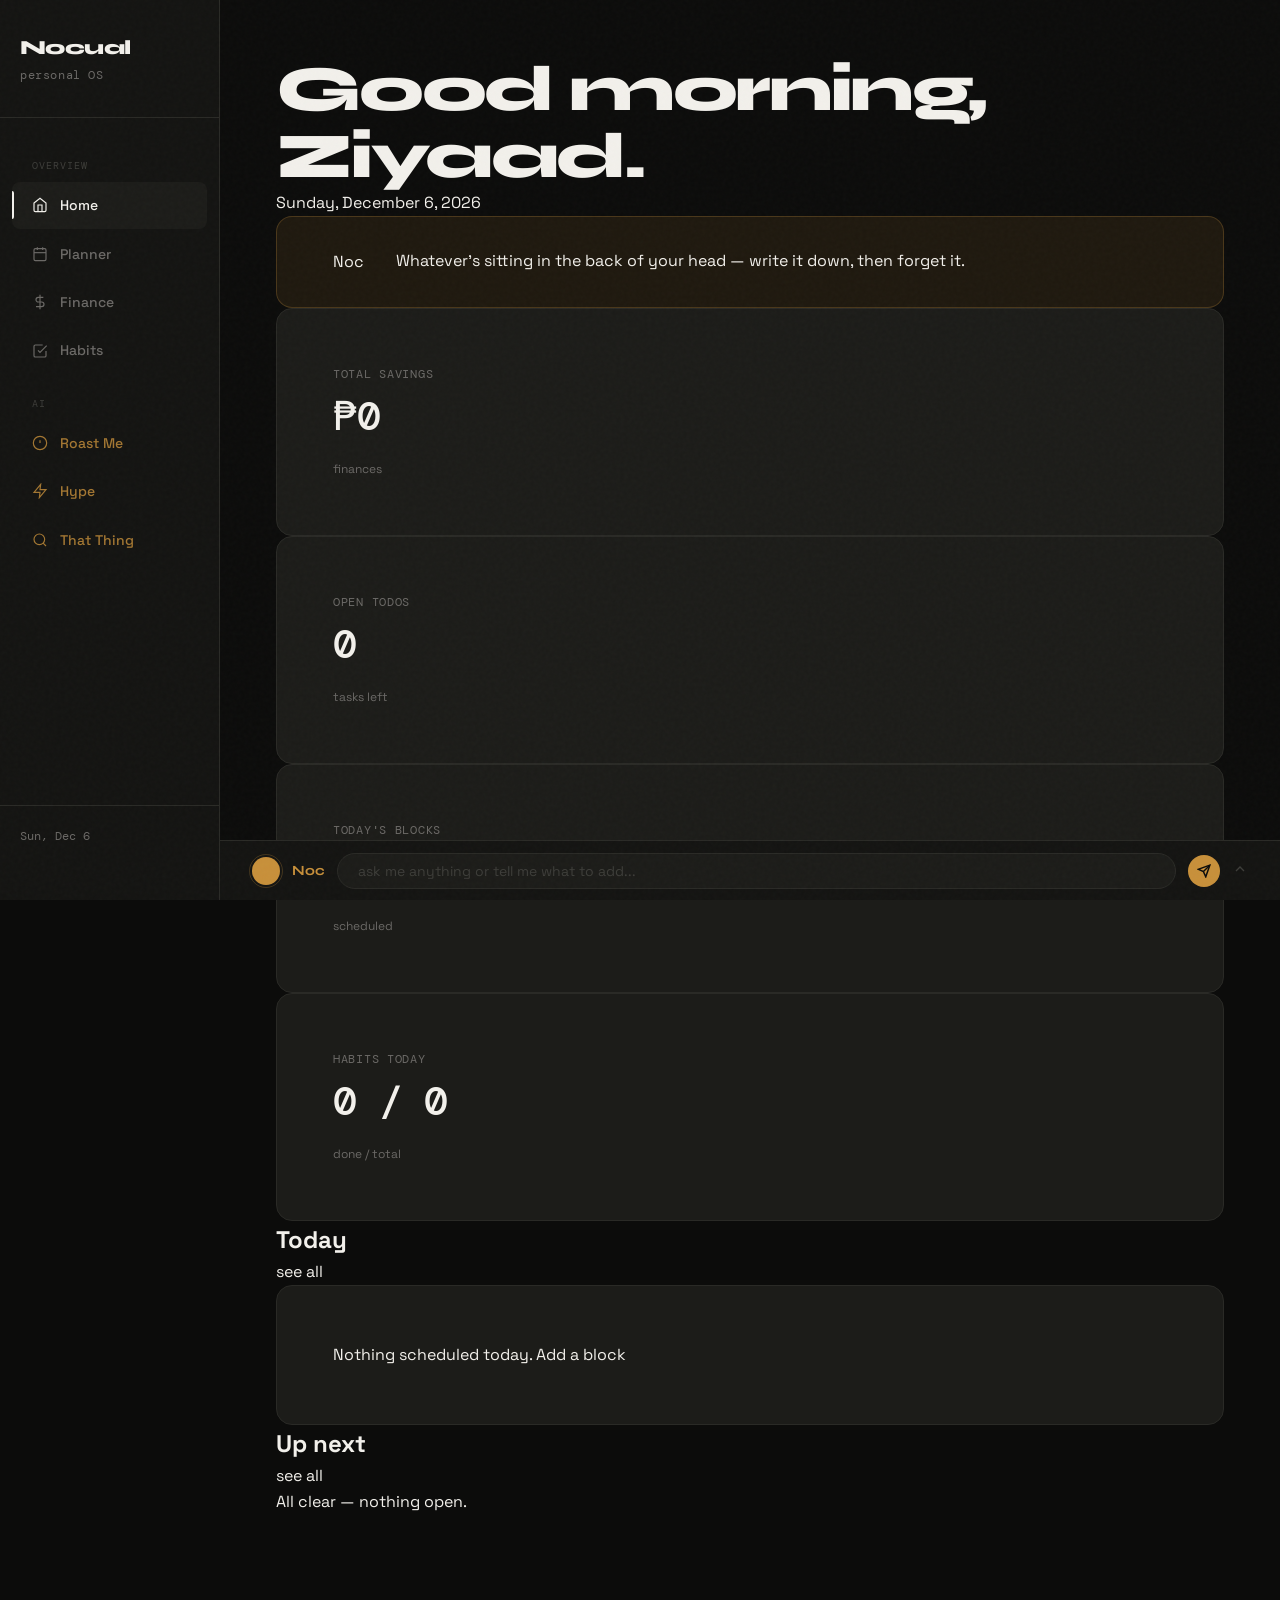
==== index.html @ 65def6b1 "initial commit" ====
<!DOCTYPE html>
<html lang="en">
<head>
  <meta charset="UTF-8">
  <meta name="viewport" content="width=device-width, initial-scale=1.0">
  <title>Nocual — Home</title>
  <link rel="preconnect" href="https://fonts.googleapis.com">
  <link rel="preconnect" href="https://fonts.gstatic.com" crossorigin>
  <link href="https://fonts.googleapis.com/css2?family=Syne:wght@400;500;600;700;800&family=Space+Grotesk:wght@300;400;500;600&family=DM+Mono:wght@300;400;500&display=swap" rel="stylesheet">
  <link rel="stylesheet" href="css/global.css">
  <link rel="stylesheet" href="css/home.css">
</head>
<body>

  <!-- Sidebar -->
  <aside class="sidebar">
    <div class="sidebar__logo">
      <div class="sidebar__logo-text">Nocual</div>
      <div class="sidebar__logo-sub">personal OS</div>
    </div>
    <nav class="sidebar__nav">
      <span class="sidebar__section-label">Overview</span>
      <a href="index.html" class="nav-link nav-link--active">
        <svg xmlns="http://www.w3.org/2000/svg" viewBox="0 0 24 24" fill="none" stroke="currentColor"><path d="M3 9l9-7 9 7v11a2 2 0 0 1-2 2H5a2 2 0 0 1-2-2z"/><polyline points="9 22 9 12 15 12 15 22"/></svg>
        Home
      </a>
      <a href="planner.html" class="nav-link">
        <svg xmlns="http://www.w3.org/2000/svg" viewBox="0 0 24 24" fill="none" stroke="currentColor"><rect x="3" y="4" width="18" height="18" rx="2" ry="2"/><line x1="16" y1="2" x2="16" y2="6"/><line x1="8" y1="2" x2="8" y2="6"/><line x1="3" y1="10" x2="21" y2="10"/></svg>
        Planner
      </a>
      <a href="finance.html" class="nav-link">
        <svg xmlns="http://www.w3.org/2000/svg" viewBox="0 0 24 24" fill="none" stroke="currentColor"><line x1="12" y1="1" x2="12" y2="23"/><path d="M17 5H9.5a3.5 3.5 0 0 0 0 7h5a3.5 3.5 0 0 1 0 7H6"/></svg>
        Finance
      </a>
      <a href="habits.html" class="nav-link">
        <svg xmlns="http://www.w3.org/2000/svg" viewBox="0 0 24 24" fill="none" stroke="currentColor"><polyline points="9 11 12 14 22 4"/><path d="M21 12v7a2 2 0 0 1-2 2H5a2 2 0 0 1-2-2V5a2 2 0 0 1 2-2h11"/></svg>
        Habits
      </a>
      <span class="sidebar__section-label">AI</span>
      <a href="roast.html" class="nav-link nav-link--ai">
        <svg xmlns="http://www.w3.org/2000/svg" viewBox="0 0 24 24" fill="none" stroke="currentColor"><circle cx="12" cy="12" r="10"/><line x1="12" y1="8" x2="12" y2="12"/><line x1="12" y1="16" x2="12.01" y2="16"/></svg>
        Roast Me
      </a>
      <a href="hype.html" class="nav-link nav-link--ai">
        <svg xmlns="http://www.w3.org/2000/svg" viewBox="0 0 24 24" fill="none" stroke="currentColor"><polygon points="13 2 3 14 12 14 11 22 21 10 12 10 13 2"/></svg>
        Hype
      </a>
      <a href="that-thing.html" class="nav-link nav-link--ai">
        <svg xmlns="http://www.w3.org/2000/svg" viewBox="0 0 24 24" fill="none" stroke="currentColor"><circle cx="11" cy="11" r="8"/><line x1="21" y1="21" x2="16.65" y2="16.65"/></svg>
        That Thing
      </a>
    </nav>
    <div class="sidebar__bottom">
      <div class="sidebar__date" id="sidebar-date"></div>
    </div>
  </aside>

  <!-- Main content -->
  <main class="main">

    <!-- Greeting -->
    <section class="home-greeting reveal" aria-label="Greeting">
      <h1 class="greeting__text" id="greeting-text">Good morning, Ziyaad.</h1>
      <p class="greeting__date" id="greeting-date"></p>
    </section>

    <!-- Buddy message -->
    <section class="home-buddy reveal" aria-label="Assistant message">
      <div class="buddy-msg" id="buddy-msg">
        <div class="buddy-msg__header">
          <div class="buddy-orb"></div>
          <span class="buddy-msg__name">Noc</span>
        </div>
        <p class="buddy-msg__text" id="buddy-msg-text"></p>
      </div>
    </section>

    <!-- Stat cards -->
    <section class="home-stats reveal" aria-label="Today's stats">
      <div class="stat-grid">
        <div class="stat-card" id="stat-savings" role="button" tabindex="0" aria-label="Go to Finance">
          <div class="stat-card__label">Total savings</div>
          <div class="stat-card__value" id="stat-savings-val">—</div>
          <div class="stat-card__sub">finances</div>
        </div>
        <div class="stat-card" id="stat-todos" role="button" tabindex="0" aria-label="Go to Planner">
          <div class="stat-card__label">Open todos</div>
          <div class="stat-card__value" id="stat-todos-val">—</div>
          <div class="stat-card__sub">tasks left</div>
        </div>
        <div class="stat-card" id="stat-schedule" role="button" tabindex="0" aria-label="Go to Planner">
          <div class="stat-card__label">Today's blocks</div>
          <div class="stat-card__value" id="stat-schedule-val">—</div>
          <div class="stat-card__sub">scheduled</div>
        </div>
        <div class="stat-card" id="stat-habits" role="button" tabindex="0" aria-label="Go to Habits">
          <div class="stat-card__label">Habits today</div>
          <div class="stat-card__value" id="stat-habits-val">—</div>
          <div class="stat-card__sub">done / total</div>
        </div>
      </div>
    </section>

    <!-- Schedule preview -->
    <section class="home-schedule reveal" aria-label="Today's schedule">
      <div class="section-header">
        <h2 class="section-title">Today</h2>
        <a href="planner.html" class="section-link">see all</a>
      </div>
      <div class="schedule-preview" id="schedule-preview">
        <!-- rendered by home.js -->
      </div>
    </section>

    <!-- Todo preview -->
    <section class="home-todos reveal" aria-label="Open todos">
      <div class="section-header">
        <h2 class="section-title">Up next</h2>
        <a href="planner.html" class="section-link">see all</a>
      </div>
      <ul class="todo-preview" id="todo-preview">
        <!-- rendered by home.js -->
      </ul>
    </section>

  </main>

  <!-- Assistant bar -->
  <div class="assistant" id="assistant">
    <div class="assistant__bar">
      <div class="assistant__toggle" id="assistant-toggle">
        <div class="assistant__orb"></div>
        <span class="assistant__name">Noc</span>
      </div>
      <div class="assistant__input-wrap">
        <input type="text" class="assistant__input" id="assistant-input" placeholder="ask me anything or tell me what to add..." autocomplete="off">
      </div>
      <button class="assistant__send" id="assistant-send" aria-label="Send">
        <svg xmlns="http://www.w3.org/2000/svg" viewBox="0 0 24 24" fill="none" stroke="currentColor"><line x1="22" y1="2" x2="11" y2="13"/><polygon points="22 2 15 22 11 13 2 9 22 2"/></svg>
      </button>
      <button class="assistant__expand-btn" id="assistant-expand" aria-label="Expand">
        <svg xmlns="http://www.w3.org/2000/svg" viewBox="0 0 24 24" fill="none" stroke="currentColor"><polyline points="18 15 12 9 6 15"/></svg>
      </button>
    </div>
    <div class="assistant__chat" id="assistant-chat"></div>
  </div>

  <script src="config.js" defer></script>
  <script src="js/store.js" defer></script>
  <script src="js/obsidian.js" defer></script>
  <script src="js/assistant.js" defer></script>
  <script src="js/home.js" defer></script>
</body>
</html>
---- css/global.css ----
@import url('https://fonts.googleapis.com/css2?family=Syne:wght@400;600;700;800&family=Space+Grotesk:wght@300;400;500;600&family=DM+Mono:wght@400;500&display=swap');

/* ─── Tokens ─────────────────────────────────────────────────────────────── */
:root {
  --bg: #0C0C0B;
  --surface: #141412;
  --surface-2: #1C1C19;
  --border: #2A2A26;
  --text: #F2F0EB;
  --text-muted: #6B6966;
  --text-dim: #3D3D39;
  --ai-accent: #C8903A;
  --ai-accent-rgb: 200, 144, 58;
  --ai-dim: rgba(200, 144, 58, 0.10);
  --ai-border: rgba(200, 144, 58, 0.25);

  --font-display: 'Syne', sans-serif;
  --font-body: 'Space Grotesk', sans-serif;
  --font-mono: 'DM Mono', monospace;

  --font-size-xs: 0.75rem;
  --font-size-sm: 0.875rem;
  --font-size-base: 1rem;
  --font-size-lg: 1.25rem;
  --font-size-xl: 1.75rem;
  --font-size-2xl: 2.5rem;
  --font-size-3xl: 3.5rem;

  --space-xs: 0.375rem;
  --space-sm: 0.75rem;
  --space-md: 1.25rem;
  --space-lg: 2rem;
  --space-xl: 3.5rem;
  --space-2xl: 6rem;

  --radius-sm: 4px;
  --radius-md: 8px;
  --radius-lg: 16px;

  --sidebar-w: 220px;
  --assistant-h-collapsed: 60px;
  --assistant-h-expanded: 420px;
  --transition: 180ms cubic-bezier(0.16, 1, 0.3, 1);
  --transition-slow: 650ms cubic-bezier(0.16, 1, 0.3, 1);
}

/* ─── Reset ──────────────────────────────────────────────────────────────── */
*, *::before, *::after { box-sizing: border-box; margin: 0; padding: 0; }
html { font-size: 16px; -webkit-font-smoothing: antialiased; }
body {
  background: var(--bg);
  color: var(--text);
  font-family: var(--font-body);
  font-size: var(--font-size-base);
  line-height: 1.6;
  min-height: 100dvh;
}
a { color: inherit; text-decoration: none; }
ul, ol { list-style: none; }
img { display: block; max-width: 100%; }
button { cursor: pointer; font-family: inherit; border: none; background: none; }
input, textarea, select { font-family: inherit; }

/* ─── Grain overlay ───────────────────────────────────────────────────────── */
body::after {
  content: '';
  position: fixed;
  inset: 0;
  background-image: url("data:image/svg+xml,%3Csvg viewBox='0 0 256 256' xmlns='http://www.w3.org/2000/svg'%3E%3Cfilter id='noise'%3E%3CfeTurbulence type='fractalNoise' baseFrequency='0.9' numOctaves='4' stitchTiles='stitch'/%3E%3C/filter%3E%3Crect width='100%25' height='100%25' filter='url(%23noise)' opacity='1'/%3E%3C/svg%3E");
  opacity: 0.025;
  pointer-events: none;
  z-index: 9999;
}

/* ─── App shell ───────────────────────────────────────────────────────────── */
.app {
  display: flex;
  min-height: 100dvh;
}

/* ─── Sidebar ─────────────────────────────────────────────────────────────── */
.sidebar {
  position: fixed;
  top: 0;
  left: 0;
  width: var(--sidebar-w);
  height: 100dvh;
  background: var(--surface);
  border-right: 1px solid var(--border);
  display: flex;
  flex-direction: column;
  z-index: 100;
  padding: var(--space-lg) 0;
}

.sidebar__logo {
  padding: 0 var(--space-md) var(--space-lg);
  border-bottom: 1px solid var(--border);
  margin-bottom: var(--space-md);
}

.sidebar__logo-text {
  font-family: var(--font-display);
  font-size: var(--font-size-lg);
  font-weight: 800;
  letter-spacing: -0.03em;
  color: var(--text);
}

.sidebar__logo-sub {
  font-size: var(--font-size-xs);
  color: var(--text-muted);
  font-family: var(--font-mono);
  letter-spacing: 0.05em;
  margin-top: 2px;
}

.sidebar__nav {
  flex: 1;
  display: flex;
  flex-direction: column;
  gap: 2px;
  padding: 0 var(--space-sm);
}

.nav-link {
  display: flex;
  align-items: center;
  gap: var(--space-sm);
  padding: var(--space-sm) var(--space-md);
  border-radius: var(--radius-md);
  color: var(--text-muted);
  font-size: var(--font-size-sm);
  font-weight: 500;
  transition: color var(--transition), background var(--transition);
  position: relative;
}

.nav-link svg { width: 16px; height: 16px; flex-shrink: 0; stroke-width: 1.75; }

.nav-link:hover {
  color: var(--text);
  background: var(--surface-2);
}

.nav-link--active {
  color: var(--text);
  background: var(--surface-2);
}

.nav-link--active::before {
  content: '';
  position: absolute;
  left: 0;
  top: 50%;
  transform: translateY(-50%);
  width: 2px;
  height: 60%;
  background: var(--text);
  border-radius: 0 2px 2px 0;
}

.nav-link--ai {
  color: var(--ai-accent);
  opacity: 0.8;
}

.nav-link--ai:hover {
  color: var(--ai-accent);
  background: var(--ai-dim);
  opacity: 1;
}

.nav-link--ai.nav-link--active {
  color: var(--ai-accent);
  background: var(--ai-dim);
}

.nav-link--ai.nav-link--active::before {
  background: var(--ai-accent);
}

.sidebar__section-label {
  font-size: 10px;
  letter-spacing: 0.1em;
  text-transform: uppercase;
  color: var(--text-dim);
  font-family: var(--font-mono);
  padding: var(--space-md) var(--space-md) var(--space-xs);
}

.sidebar__bottom {
  padding: var(--space-md);
  border-top: 1px solid var(--border);
}

.sidebar__date {
  font-family: var(--font-mono);
  font-size: var(--font-size-xs);
  color: var(--text-muted);
  line-height: 1.8;
}

/* ─── Main content ────────────────────────────────────────────────────────── */
.main {
  margin-left: var(--sidebar-w);
  padding: var(--space-xl) var(--space-xl) calc(var(--assistant-h-collapsed) + var(--space-lg));
  width: calc(100% - var(--sidebar-w));
  min-height: 100dvh;
}

.page-header {
  margin-bottom: var(--space-xl);
}

.page-header__label {
  font-family: var(--font-mono);
  font-size: var(--font-size-xs);
  color: var(--text-muted);
  letter-spacing: 0.08em;
  text-transform: uppercase;
  margin-bottom: var(--space-xs);
}

.page-header__title {
  font-family: var(--font-display);
  font-size: var(--font-size-2xl);
  font-weight: 800;
  letter-spacing: -0.04em;
  line-height: 1.05;
}

.page-header__title--ai {
  color: var(--ai-accent);
}

/* ─── Cards / Surfaces ────────────────────────────────────────────────────── */
.card {
  background: var(--surface-2);
  border: 1px solid var(--border);
  border-radius: var(--radius-lg);
  padding: var(--space-lg);
}

.card--ai {
  border-color: var(--ai-border);
  background: linear-gradient(135deg, var(--surface-2) 0%, rgba(200, 144, 58, 0.04) 100%);
}

/* ─── Buttons ─────────────────────────────────────────────────────────────── */
.btn {
  display: inline-flex;
  align-items: center;
  gap: var(--space-xs);
  padding: 0.625rem 1.25rem;
  background: var(--text);
  color: var(--bg);
  border-radius: var(--radius-md);
  font-size: var(--font-size-sm);
  font-weight: 600;
  font-family: var(--font-body);
  transition: opacity var(--transition), transform var(--transition);
  cursor: pointer;
  border: none;
}
.btn:hover { opacity: 0.88; transform: translateY(-1px); }
.btn:active { transform: translateY(0); }

.btn--ghost {
  background: transparent;
  color: var(--text-muted);
  border: 1px solid var(--border);
}
.btn--ghost:hover { color: var(--text); border-color: var(--text-muted); opacity: 1; }

.btn--ai {
  background: var(--ai-accent);
  color: var(--bg);
}

.btn--sm {
  padding: 0.375rem 0.875rem;
  font-size: var(--font-size-xs);
}

.btn--icon {
  padding: 0.5rem;
  border-radius: var(--radius-md);
}

/* ─── Form inputs ─────────────────────────────────────────────────────────── */
.input {
  width: 100%;
  background: var(--surface);
  border: 1px solid var(--border);
  border-radius: var(--radius-md);
  color: var(--text);
  font-family: var(--font-body);
  font-size: var(--font-size-sm);
  padding: 0.625rem var(--space-md);
  transition: border-color var(--transition);
  outline: none;
}
.input:focus { border-color: var(--text-muted); }
.input::placeholder { color: var(--text-dim); }

.input--ai:focus { border-color: var(--ai-border); }

select.input { appearance: none; cursor: pointer; }

/* ─── Assistant bar ───────────────────────────────────────────────────────── */
.assistant {
  position: fixed;
  bottom: 0;
  left: var(--sidebar-w);
  right: 0;
  background: var(--surface);
  border-top: 1px solid var(--border);
  z-index: 200;
  transition: height var(--transition-slow);
  height: var(--assistant-h-collapsed);
  overflow: hidden;
  display: flex;
  flex-direction: column;
}

.assistant.is-open {
  height: var(--assistant-h-expanded);
  border-top-color: var(--ai-border);
}

.assistant__bar {
  flex-shrink: 0;
  height: var(--assistant-h-collapsed);
  display: flex;
  align-items: center;
  gap: var(--space-sm);
  padding: 0 var(--space-lg);
}

.assistant__toggle {
  display: flex;
  align-items: center;
  gap: var(--space-sm);
  flex-shrink: 0;
  cursor: pointer;
}

.assistant__orb {
  width: 28px;
  height: 28px;
  border-radius: 50%;
  background: var(--ai-accent);
  position: relative;
  flex-shrink: 0;
}

.assistant__orb::after {
  content: '';
  position: absolute;
  inset: -3px;
  border-radius: 50%;
  border: 1px solid var(--ai-border);
  animation: orb-pulse 3s ease-in-out infinite;
}

@keyframes orb-pulse {
  0%, 100% { opacity: 0.4; transform: scale(1); }
  50% { opacity: 1; transform: scale(1.08); }
}

.assistant__name {
  font-family: var(--font-display);
  font-size: var(--font-size-sm);
  font-weight: 700;
  color: var(--ai-accent);
  letter-spacing: -0.01em;
}

.assistant__input-wrap {
  flex: 1;
  position: relative;
}

.assistant__input {
  width: 100%;
  background: var(--surface-2);
  border: 1px solid var(--border);
  border-radius: 100px;
  color: var(--text);
  font-family: var(--font-body);
  font-size: var(--font-size-sm);
  padding: 0.5rem 1.25rem;
  outline: none;
  transition: border-color var(--transition);
}
.assistant__input:focus { border-color: var(--ai-border); }
.assistant__input::placeholder { color: var(--text-dim); }

.assistant__send {
  width: 32px;
  height: 32px;
  border-radius: 50%;
  background: var(--ai-accent);
  display: flex;
  align-items: center;
  justify-content: center;
  flex-shrink: 0;
  transition: opacity var(--transition), transform var(--transition);
}
.assistant__send:hover { opacity: 0.85; transform: scale(1.05); }
.assistant__send svg { width: 14px; height: 14px; color: var(--bg); stroke-width: 2.5; }

.assistant__expand-btn {
  color: var(--text-dim);
  transition: color var(--transition), transform var(--transition);
  flex-shrink: 0;
}
.assistant__expand-btn:hover { color: var(--text-muted); }
.assistant.is-open .assistant__expand-btn { transform: rotate(180deg); }
.assistant__expand-btn svg { width: 16px; height: 16px; stroke-width: 2; }

/* ─── Assistant chat panel ────────────────────────────────────────────────── */
.assistant__chat {
  flex: 1;
  overflow-y: auto;
  padding: var(--space-md) var(--space-lg) var(--space-sm);
  display: flex;
  flex-direction: column;
  gap: var(--space-sm);
  scrollbar-width: thin;
  scrollbar-color: var(--border) transparent;
}

.chat-msg {
  display: flex;
  gap: var(--space-sm);
  animation: msg-in 350ms cubic-bezier(0.16, 1, 0.3, 1) both;
}

@keyframes msg-in {
  from { opacity: 0; transform: translateY(8px); }
  to { opacity: 1; transform: translateY(0); }
}

.chat-msg--user { flex-direction: row-reverse; }

.chat-msg__bubble {
  max-width: 70%;
  padding: 0.625rem var(--space-md);
  border-radius: var(--radius-lg);
  font-size: var(--font-size-sm);
  line-height: 1.5;
}

.chat-msg--ai .chat-msg__bubble {
  background: var(--ai-dim);
  border: 1px solid var(--ai-border);
  color: var(--text);
  border-radius: var(--radius-sm) var(--radius-lg) var(--radius-lg) var(--radius-lg);
}

.chat-msg--user .chat-msg__bubble {
  background: var(--surface-2);
  border: 1px solid var(--border);
  color: var(--text-muted);
  border-radius: var(--radius-lg) var(--radius-sm) var(--radius-lg) var(--radius-lg);
}

.chat-msg__avatar {
  width: 24px;
  height: 24px;
  border-radius: 50%;
  background: var(--ai-accent);
  flex-shrink: 0;
  margin-top: 2px;
}

.assistant__thinking {
  display: flex;
  align-items: center;
  gap: 4px;
  padding: 0.625rem var(--space-md);
}

.assistant__thinking span {
  width: 5px;
  height: 5px;
  border-radius: 50%;
  background: var(--ai-accent);
  animation: thinking 1.2s ease-in-out infinite;
}
.assistant__thinking span:nth-child(2) { animation-delay: 0.2s; }
.assistant__thinking span:nth-child(3) { animation-delay: 0.4s; }

@keyframes thinking {
  0%, 80%, 100% { opacity: 0.3; transform: scale(0.8); }
  40% { opacity: 1; transform: scale(1); }
}

/* ─── Reveals ─────────────────────────────────────────────────────────────── */
.reveal {
  opacity: 0;
  transform: translateY(24px);
  transition: opacity var(--transition-slow), transform var(--transition-slow);
}
.reveal.visible,
.reveal.reveal--visible { opacity: 1; transform: translateY(0); }
.reveal:nth-child(2) { transition-delay: 70ms; }
.reveal:nth-child(3) { transition-delay: 140ms; }
.reveal:nth-child(4) { transition-delay: 210ms; }
.reveal:nth-child(5) { transition-delay: 280ms; }

@media (prefers-reduced-motion: reduce) {
  .reveal { opacity: 1; transform: none; transition: none; }
  * { animation-duration: 0.01ms !important; transition-duration: 0.01ms !important; }
}

/* ─── Utility ─────────────────────────────────────────────────────────────── */
.mono { font-family: var(--font-mono); }
.text-muted { color: var(--text-muted); }
.text-ai { color: var(--ai-accent); }
.divider { height: 1px; background: var(--border); margin: var(--space-lg) 0; }

/* ─── Scrollbar ───────────────────────────────────────────────────────────── */
::-webkit-scrollbar { width: 4px; }
::-webkit-scrollbar-track { background: transparent; }
::-webkit-scrollbar-thumb { background: var(--border); border-radius: 4px; }

/* ─── Focus states ────────────────────────────────────────────────────────── */
:focus-visible {
  outline: 2px solid var(--ai-accent);
  outline-offset: 2px;
  border-radius: var(--radius-sm);
}

/* ─── Mobile ──────────────────────────────────────────────────────────────── */
@media (max-width: 768px) {
  :root { --sidebar-w: 0px; }
  .sidebar { transform: translateX(-100%); transition: transform var(--transition-slow); }
  .sidebar.is-open { transform: translateX(0); --sidebar-w: 220px; }
  .main { margin-left: 0; width: 100%; padding: var(--space-lg) var(--space-md) calc(var(--assistant-h-collapsed) + var(--space-lg)); }
  .assistant { left: 0; }
  .page-header__title { font-size: var(--font-size-xl); }
}
---- css/home.css ----
/* ─── Home page ───────────────────────────────────────────────────────────── */

.home-grid {
  display: grid;
  grid-template-columns: 1fr 1fr;
  grid-template-rows: auto auto;
  gap: var(--space-xl);
}

/* ─── Greeting hero ───────────────────────────────────────────────────────── */
.greeting {
  grid-column: 1 / -1;
  padding: var(--space-2xl) 0 var(--space-xl);
}

.greeting__time {
  font-family: var(--font-mono);
  font-size: var(--font-size-xs);
  color: var(--text-muted);
  letter-spacing: 0.08em;
  text-transform: uppercase;
  margin-bottom: var(--space-sm);
}

.greeting__text {
  font-family: var(--font-display);
  font-size: clamp(2.5rem, 5vw, 4rem);
  font-weight: 800;
  letter-spacing: -0.04em;
  line-height: 1.05;
  color: var(--text);
}

.greeting__sub {
  font-size: var(--font-size-base);
  color: var(--text-muted);
  margin-top: var(--space-sm);
  max-width: 480px;
}

/* ─── AI buddy message ────────────────────────────────────────────────────── */
.buddy-msg {
  grid-column: 1 / -1;
  background: var(--ai-dim);
  border: 1px solid var(--ai-border);
  border-radius: var(--radius-lg);
  padding: var(--space-lg) var(--space-xl);
  display: flex;
  align-items: flex-start;
  gap: var(--space-lg);
}

.buddy-msg__orb {
  width: 36px;
  height: 36px;
  border-radius: 50%;
  background: var(--ai-accent);
  flex-shrink: 0;
  margin-top: 2px;
}

.buddy-msg__content {}

.buddy-msg__label {
  font-family: var(--font-mono);
  font-size: var(--font-size-xs);
  color: var(--ai-accent);
  letter-spacing: 0.06em;
  text-transform: uppercase;
  margin-bottom: var(--space-xs);
}

.buddy-msg__text {
  font-size: var(--font-size-base);
  color: var(--text);
  line-height: 1.5;
}

/* ─── Stat cards ──────────────────────────────────────────────────────────── */
.stat-card {
  background: var(--surface-2);
  border: 1px solid var(--border);
  border-radius: var(--radius-lg);
  padding: var(--space-xl);
  display: flex;
  flex-direction: column;
  gap: var(--space-sm);
  cursor: pointer;
  transition: border-color var(--transition), background var(--transition);
}
.stat-card:hover { border-color: var(--text-dim); background: #202019; }

.stat-card__label {
  font-family: var(--font-mono);
  font-size: var(--font-size-xs);
  color: var(--text-muted);
  letter-spacing: 0.06em;
  text-transform: uppercase;
}

.stat-card__value {
  font-family: var(--font-mono);
  font-size: var(--font-size-2xl);
  font-weight: 500;
  color: var(--text);
  letter-spacing: -0.03em;
  line-height: 1;
}

.stat-card__sub {
  font-size: var(--font-size-xs);
  color: var(--text-muted);
  margin-top: auto;
  padding-top: var(--space-sm);
}

.stat-card--money .stat-card__value { color: #7CB98A; }

/* ─── Quick schedule preview ──────────────────────────────────────────────── */
.schedule-preview {
  grid-column: 1 / -1;
  background: var(--surface-2);
  border: 1px solid var(--border);
  border-radius: var(--radius-lg);
  padding: var(--space-xl);
}

.schedule-preview__header {
  display: flex;
  align-items: center;
  justify-content: space-between;
  margin-bottom: var(--space-md);
}

.schedule-preview__title {
  font-family: var(--font-display);
  font-size: var(--font-size-base);
  font-weight: 700;
  letter-spacing: -0.02em;
}

.schedule-item {
  display: flex;
  align-items: center;
  gap: var(--space-md);
  padding: var(--space-md) 0;
  border-bottom: 1px solid var(--border);
}
.schedule-item:last-child { border-bottom: none; }

.schedule-item__time {
  font-family: var(--font-mono);
  font-size: var(--font-size-xs);
  color: var(--text-muted);
  width: 60px;
  flex-shrink: 0;
}

.schedule-item__dot {
  width: 6px;
  height: 6px;
  border-radius: 50%;
  background: var(--text-dim);
  flex-shrink: 0;
}

.schedule-item__dot--active { background: var(--ai-accent); }

.schedule-item__text {
  font-size: var(--font-size-sm);
  color: var(--text);
}

.empty-state {
  text-align: center;
  padding: var(--space-xl) 0;
  color: var(--text-muted);
  font-size: var(--font-size-sm);
}

@media (max-width: 640px) {
  .home-grid { grid-template-columns: 1fr; }
}
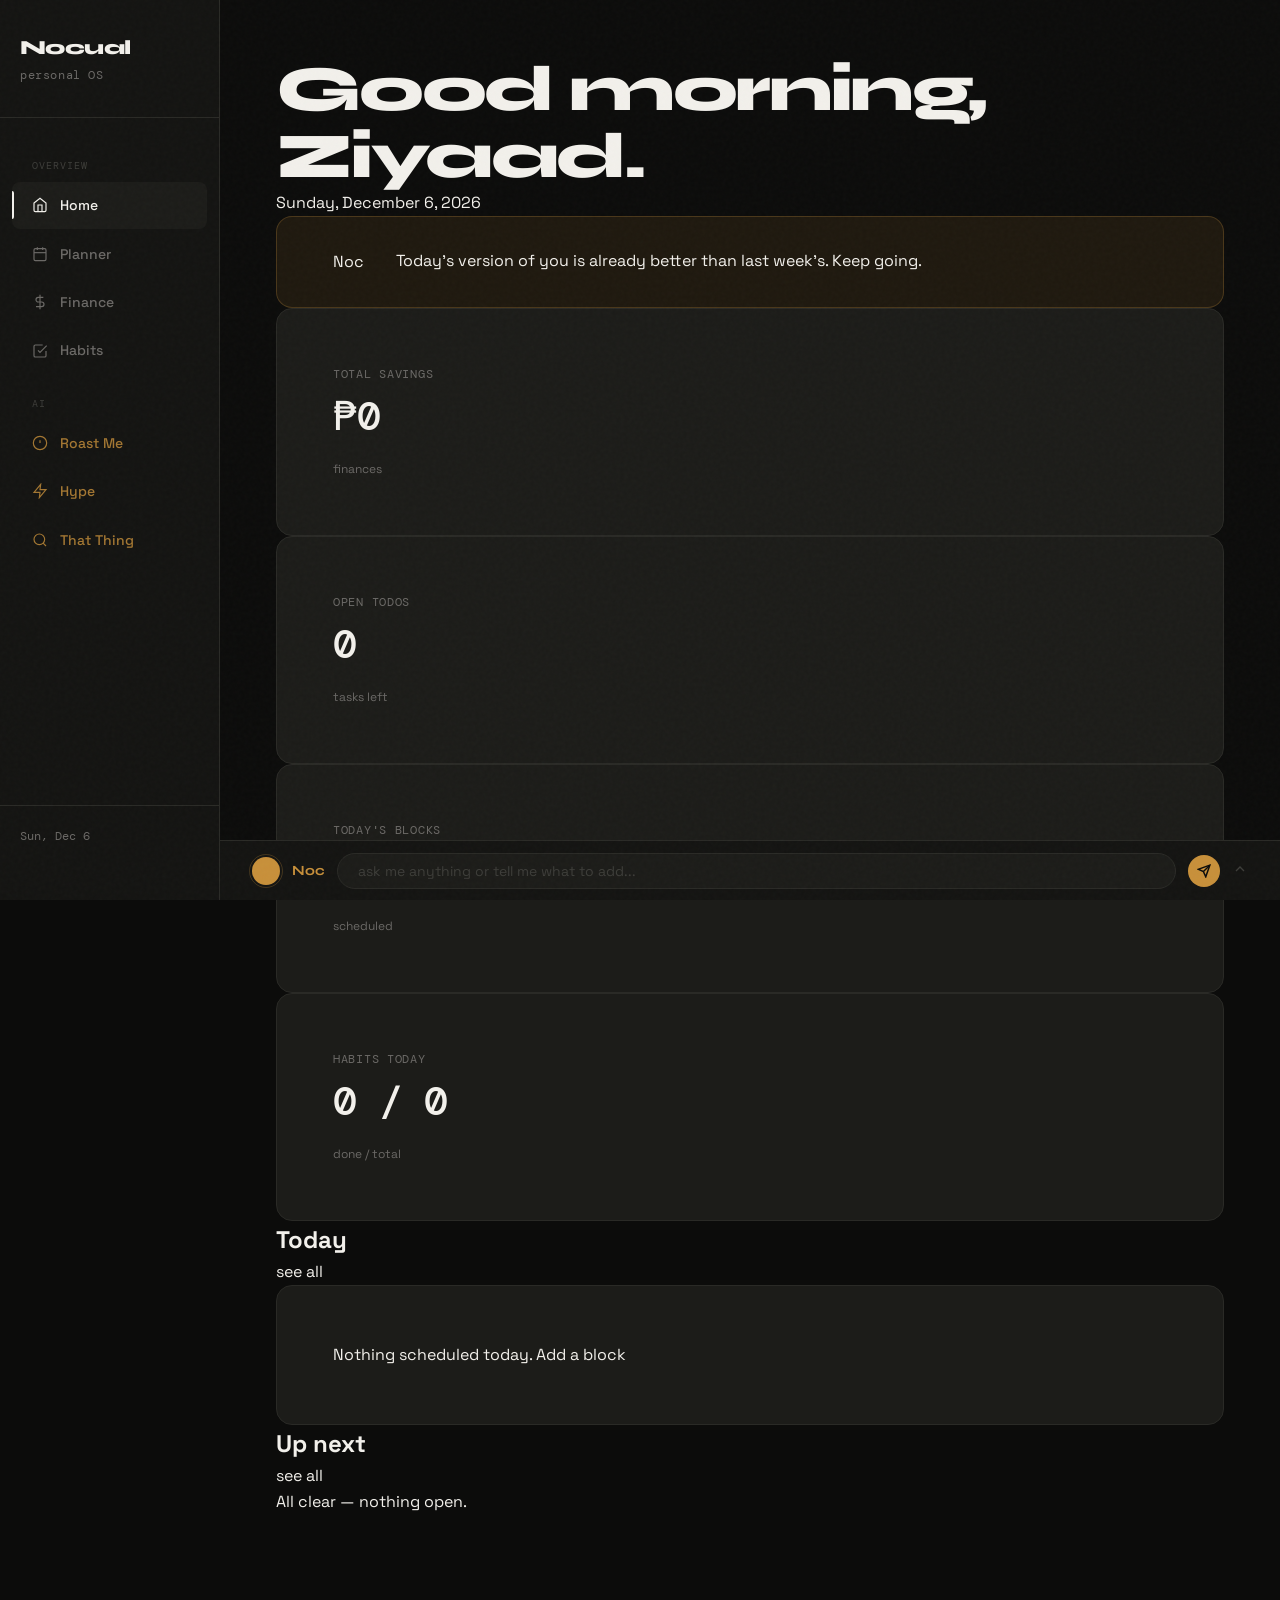
==== commit 453c7962: "feat: PWA manifest + iOS icons" ====
--- a/index.html
+++ b/index.html
@@ -7,6 +7,12 @@
   <link rel="preconnect" href="https://fonts.googleapis.com">
   <link rel="preconnect" href="https://fonts.gstatic.com" crossorigin>
   <link href="https://fonts.googleapis.com/css2?family=Syne:wght@400;500;600;700;800&family=Space+Grotesk:wght@300;400;500;600&family=DM+Mono:wght@300;400;500&display=swap" rel="stylesheet">
+  <meta name="apple-mobile-web-app-capable" content="yes">
+  <meta name="apple-mobile-web-app-status-bar-style" content="black-translucent">
+  <meta name="apple-mobile-web-app-title" content="Noctual">
+  <meta name="theme-color" content="#0D0D0D">
+  <link rel="manifest" href="/manifest.json">
+  <link rel="apple-touch-icon" href="/icons/icon-1024.png">
   <link rel="stylesheet" href="css/global.css">
   <link rel="stylesheet" href="css/home.css">
 </head>
--- a/css/global.css
+++ b/css/global.css
@@ -210,6 +210,10 @@
 }
 
 .page-header {
+  display: flex;
+  align-items: flex-end;
+  justify-content: space-between;
+  gap: var(--space-md);
   margin-bottom: var(--space-xl);
 }
 
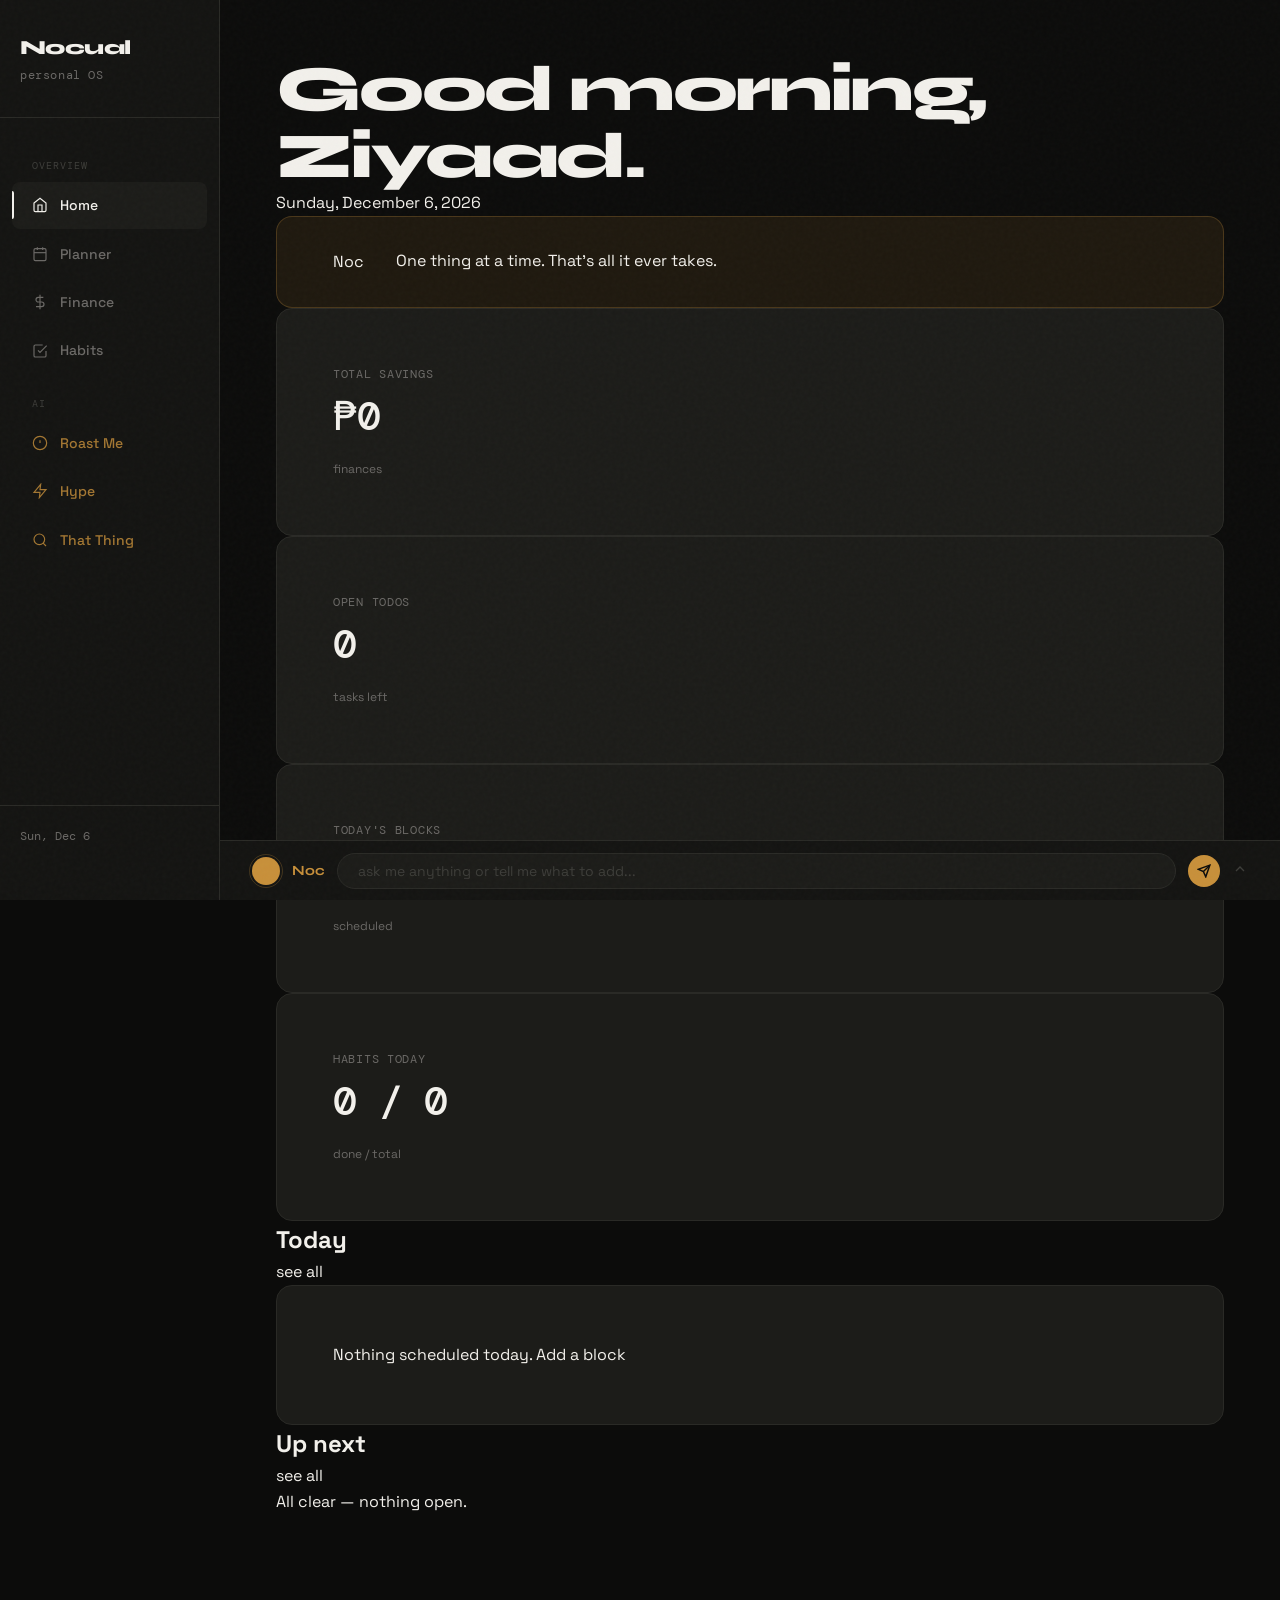
==== commit 954c53df: "feat: mobile layout with bottom nav" ====
--- a/index.html
+++ b/index.html
@@ -15,6 +15,7 @@
   <link rel="apple-touch-icon" href="/icons/icon-1024.png">
   <link rel="stylesheet" href="css/global.css">
   <link rel="stylesheet" href="css/home.css">
+  <link rel="stylesheet" href="css/mobile.css">
 </head>
 <body>
 
@@ -156,5 +157,6 @@
   <script src="js/obsidian.js" defer></script>
   <script src="js/assistant.js" defer></script>
   <script src="js/home.js" defer></script>
+  <script src="js/mobile-nav.js" defer></script>
 </body>
 </html>
--- a/css/mobile.css
+++ b/css/mobile.css
@@ -0,0 +1,160 @@
+/* ─── Mobile-only styles (max 768px) ─────────────────────────────────────── */
+
+:root {
+  --bottom-nav-h: 64px;
+}
+
+/* ─── Hide sidebar on mobile ──────────────────────────────────────────────── */
+@media (max-width: 768px) {
+  .sidebar { display: none !important; }
+
+  /* ─── Main content ──────────────────────────────────────────────────────── */
+  .main {
+    margin-left: 0;
+    width: 100%;
+    padding: calc(var(--space-md) + env(safe-area-inset-top, 0px))
+             var(--space-md)
+             calc(var(--bottom-nav-h) + var(--assistant-h-collapsed) + env(safe-area-inset-bottom, 20px) + var(--space-md));
+    min-height: 100dvh;
+  }
+
+  /* ─── Assistant bar ─────────────────────────────────────────────────────── */
+  .assistant {
+    left: 0;
+    bottom: calc(var(--bottom-nav-h) + env(safe-area-inset-bottom, 0px));
+  }
+
+  .assistant__bar {
+    padding: 0 var(--space-md);
+  }
+
+  /* ─── Bottom nav ────────────────────────────────────────────────────────── */
+  .mobile-nav {
+    display: flex;
+    position: fixed;
+    bottom: 0;
+    left: 0;
+    right: 0;
+    height: calc(var(--bottom-nav-h) + env(safe-area-inset-bottom, 0px));
+    padding-bottom: env(safe-area-inset-bottom, 0px);
+    background: var(--surface);
+    border-top: 1px solid var(--border);
+    z-index: 300;
+    align-items: stretch;
+  }
+
+  .mobile-nav__item {
+    flex: 1;
+    display: flex;
+    flex-direction: column;
+    align-items: center;
+    justify-content: center;
+    gap: 4px;
+    color: var(--text-dim);
+    font-size: 10px;
+    font-family: var(--font-mono);
+    letter-spacing: 0.04em;
+    text-transform: uppercase;
+    text-decoration: none;
+    padding: 8px 4px;
+    transition: color var(--transition);
+    -webkit-tap-highlight-color: transparent;
+  }
+
+  .mobile-nav__item svg {
+    width: 20px;
+    height: 20px;
+    stroke-width: 1.75;
+  }
+
+  .mobile-nav__item--active {
+    color: var(--text);
+  }
+
+  .mobile-nav__item--ai {
+    color: var(--ai-accent);
+    opacity: 0.6;
+  }
+
+  .mobile-nav__item--ai.mobile-nav__item--active {
+    opacity: 1;
+  }
+
+  /* ─── Page header ───────────────────────────────────────────────────────── */
+  .page-header {
+    margin-bottom: var(--space-md);
+  }
+
+  .page-header__title {
+    font-size: var(--font-size-xl);
+  }
+
+  /* ─── Home page ─────────────────────────────────────────────────────────── */
+  .home-grid {
+    grid-template-columns: 1fr 1fr;
+    gap: var(--space-md);
+  }
+
+  .greeting {
+    padding: var(--space-md) 0 var(--space-sm);
+  }
+
+  .greeting__text {
+    font-size: clamp(1.75rem, 8vw, 2.5rem);
+  }
+
+  .stat-card {
+    padding: var(--space-md);
+  }
+
+  .stat-card__value {
+    font-size: var(--font-size-xl);
+  }
+
+  .buddy-msg {
+    padding: var(--space-md);
+    gap: var(--space-md);
+  }
+
+  .schedule-preview {
+    padding: var(--space-md);
+  }
+
+  /* ─── Planner ───────────────────────────────────────────────────────────── */
+  .planner-layout {
+    flex-direction: column !important;
+    gap: var(--space-md) !important;
+  }
+
+  .cal {
+    position: static !important;
+    width: 100% !important;
+    max-width: 100% !important;
+    border-right: none !important;
+    border-bottom: 1px solid var(--border);
+    padding-bottom: var(--space-md);
+  }
+
+  .planner-right {
+    width: 100% !important;
+  }
+
+  /* ─── Finance ───────────────────────────────────────────────────────────── */
+  .finance-grid {
+    grid-template-columns: 1fr !important;
+  }
+
+  .account-cards {
+    grid-template-columns: 1fr 1fr !important;
+  }
+
+  /* ─── Util ──────────────────────────────────────────────────────────────── */
+  .chat-msg__bubble {
+    max-width: 85%;
+  }
+}
+
+/* ─── Hide mobile nav on desktop ─────────────────────────────────────────── */
+@media (min-width: 769px) {
+  .mobile-nav { display: none !important; }
+}
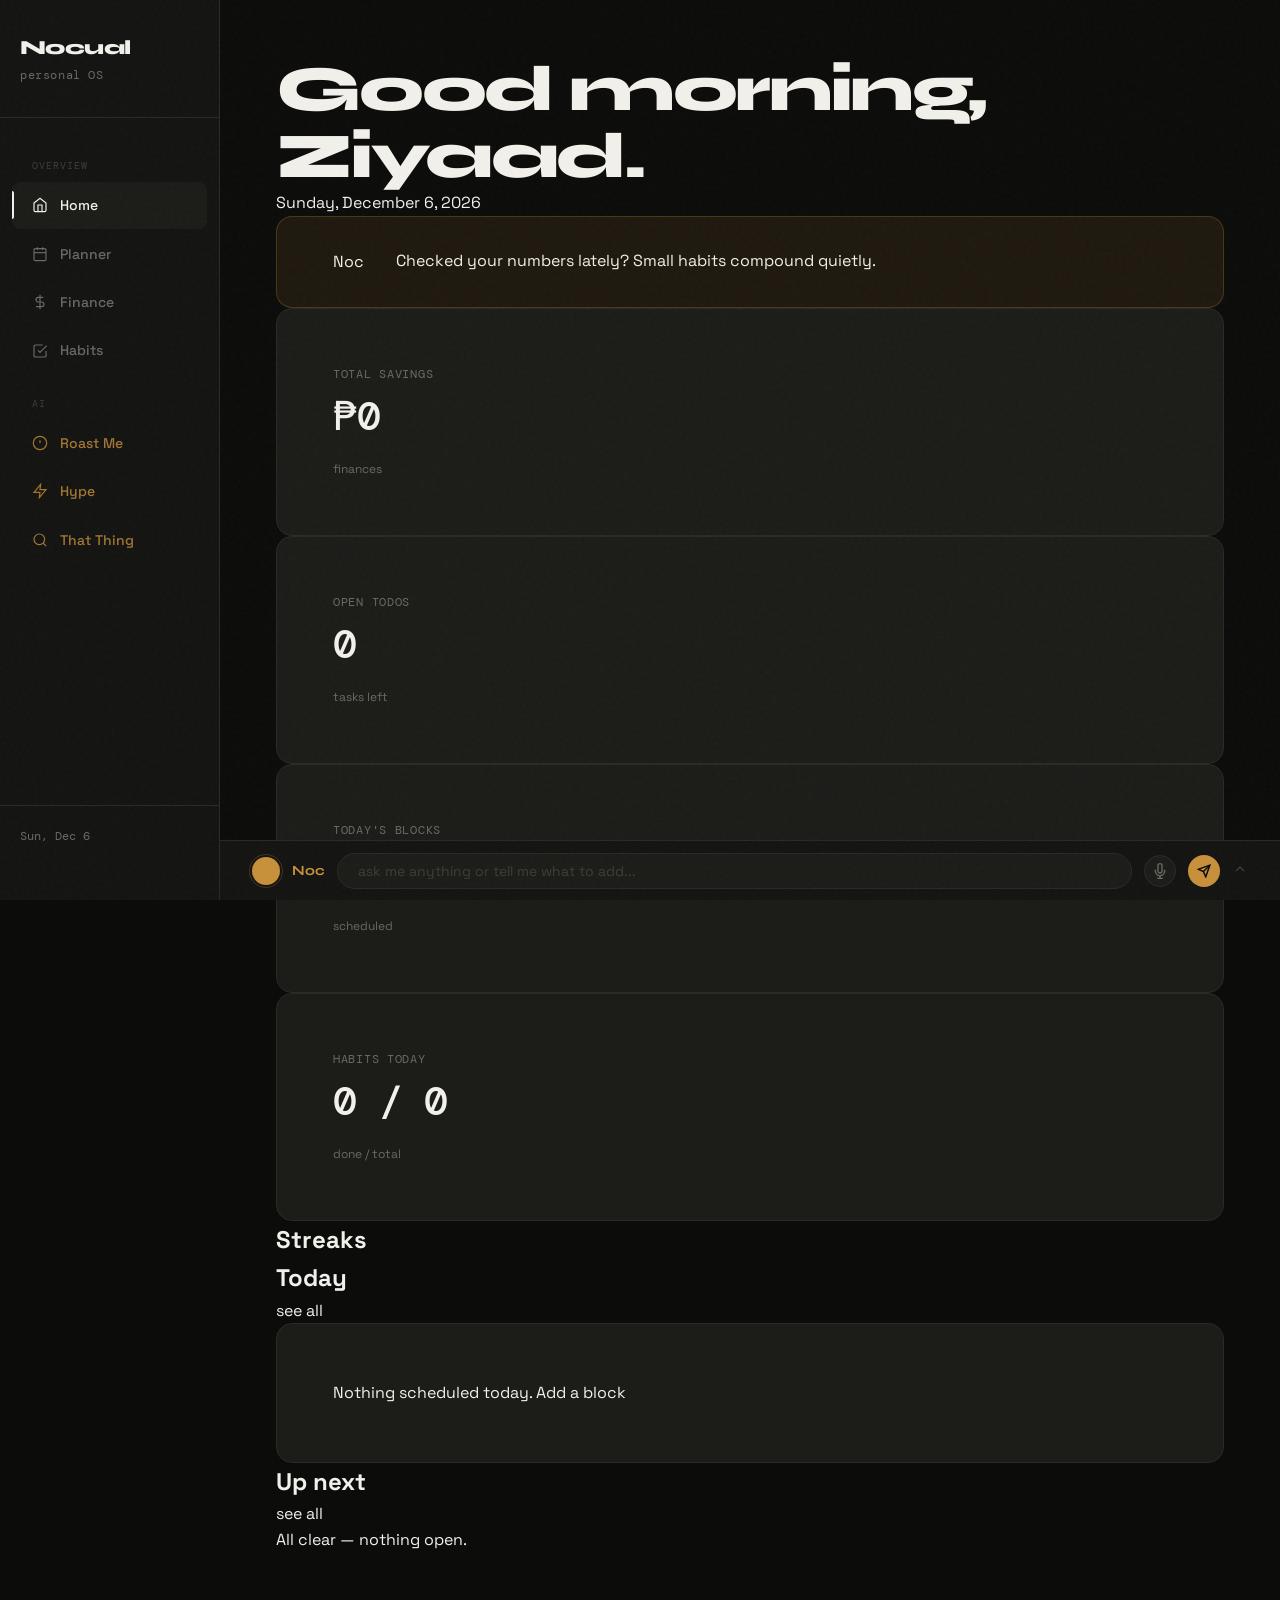
==== commit b648508d: "feat: 16 upgrades — interactions, AI, mobile polish - Live clock in greeting (updates every second) " ====
--- a/index.html
+++ b/index.html
@@ -69,6 +69,7 @@
     <section class="home-greeting reveal" aria-label="Greeting">
       <h1 class="greeting__text" id="greeting-text">Good morning, Ziyaad.</h1>
       <p class="greeting__date" id="greeting-date"></p>
+      <span class="greeting__clock" id="greeting-time"></span>
     </section>
 
     <!-- Buddy message -->
@@ -79,6 +80,7 @@
           <span class="buddy-msg__name">Noc</span>
         </div>
         <p class="buddy-msg__text" id="buddy-msg-text"></p>
+        <div class="morning-msg" id="morning-msg"></div>
       </div>
     </section>
 
@@ -106,6 +108,14 @@
           <div class="stat-card__sub">done / total</div>
         </div>
       </div>
+    </section>
+
+    <!-- Streak widget -->
+    <section class="home-streaks reveal" aria-label="Habit streaks">
+      <div class="section-header">
+        <h2 class="section-title">Streaks</h2>
+      </div>
+      <div id="streak-list" class="streak-list"></div>
     </section>
 
     <!-- Schedule preview -->
@@ -158,5 +168,6 @@
   <script src="js/assistant.js" defer></script>
   <script src="js/home.js" defer></script>
   <script src="js/mobile-nav.js" defer></script>
+  <script src="js/transitions.js" defer></script>
 </body>
 </html>
--- a/css/global.css
+++ b/css/global.css
@@ -1,4 +1,3 @@
-@import url('https://fonts.googleapis.com/css2?family=Syne:wght@400;600;700;800&family=Space+Grotesk:wght@300;400;500;600&family=DM+Mono:wght@400;500&display=swap');
 
 /* ─── Tokens ─────────────────────────────────────────────────────────────── */
 :root {
@@ -547,3 +546,135 @@
   .assistant { left: 0; }
   .page-header__title { font-size: var(--font-size-xl); }
 }
+
+/* ─── Feature 1: Orb pulse when thinking ─────────────────────────────────── */
+.assistant__orb.orb--thinking {
+  animation: orb-pulse-thinking 800ms ease-in-out infinite;
+}
+@keyframes orb-pulse-thinking {
+  0%, 100% { transform: scale(1); opacity: 1; box-shadow: 0 0 0 0 rgba(200,144,58,0.4); }
+  50% { transform: scale(1.3); opacity: 0.8; box-shadow: 0 0 0 8px rgba(200,144,58,0); }
+}
+
+/* ─── Feature 2: Mic button ──────────────────────────────────────────────── */
+.assistant__mic {
+  width: 32px;
+  height: 32px;
+  border-radius: 50%;
+  background: var(--surface-2);
+  border: 1px solid var(--border);
+  display: flex;
+  align-items: center;
+  justify-content: center;
+  flex-shrink: 0;
+  color: var(--text-muted);
+  transition: color var(--transition), background var(--transition), border-color var(--transition);
+}
+.assistant__mic:hover { color: var(--text); border-color: var(--text-muted); }
+.assistant__mic.mic--active {
+  color: var(--ai-accent);
+  border-color: var(--ai-border);
+  background: var(--ai-dim);
+}
+.assistant__mic svg { pointer-events: none; }
+
+/* ─── Feature 3: Undo chip ───────────────────────────────────────────────── */
+.undo-chip {
+  position: fixed;
+  bottom: calc(var(--assistant-h-collapsed) + 12px);
+  right: 16px;
+  background: var(--surface-2);
+  border: 1px solid var(--border);
+  color: var(--text);
+  padding: 8px 16px;
+  border-radius: 999px;
+  font-size: 13px;
+  cursor: pointer;
+  z-index: 999;
+  animation: chip-in 180ms ease forwards;
+  font-family: var(--font-body);
+  transition: background var(--transition), border-color var(--transition);
+}
+.undo-chip:hover { background: var(--surface); border-color: var(--text-muted); }
+@keyframes chip-in {
+  from { transform: translateY(8px); opacity: 0; }
+  to { transform: translateY(0); opacity: 1; }
+}
+
+/* ─── Feature 4: Habit heatmap ───────────────────────────────────────────── */
+.habit-heatmap {
+  display: flex;
+  flex-wrap: wrap;
+  gap: 4px;
+  margin-bottom: var(--space-lg);
+}
+.habit-heatmap__square {
+  width: 12px;
+  height: 12px;
+  border-radius: 3px;
+  flex-shrink: 0;
+  cursor: default;
+  transition: opacity var(--transition);
+}
+.habit-heatmap__square:hover { opacity: 0.75; }
+
+/* ─── Feature 5: Swipe to delete ─────────────────────────────────────────── */
+.habit-item {
+  position: relative;
+  overflow: hidden;
+}
+.habit-item__content {
+  position: relative;
+  z-index: 1;
+  transition: transform 180ms ease;
+  background: var(--surface);
+  display: flex;
+  align-items: center;
+  gap: var(--space-sm);
+  padding: var(--space-sm) var(--space-md);
+  border-radius: var(--radius-md);
+  border: 1px solid var(--border);
+  margin-bottom: 8px;
+}
+.habit-item__delete-bg {
+  position: absolute;
+  right: 0;
+  top: 0;
+  bottom: 8px;
+  width: 80px;
+  background: #e05252;
+  display: flex;
+  align-items: center;
+  justify-content: center;
+  border-radius: 0 var(--radius-md) var(--radius-md) 0;
+  color: #fff;
+}
+
+/* ─── Feature 6: Confetti ────────────────────────────────────────────────── */
+.confetti-piece {
+  position: fixed;
+  bottom: 0;
+  width: 8px;
+  height: 8px;
+  border-radius: 2px;
+  z-index: 9999;
+  pointer-events: none;
+  animation: confetti-rise linear forwards;
+}
+@keyframes confetti-rise {
+  0% { transform: translateY(0) rotate(0deg); opacity: 1; }
+  100% { transform: translateY(-100vh) rotate(720deg); opacity: 0; }
+}
+
+/* ─── Feature 9: Skeleton loaders ───────────────────────────────────────── */
+.habit-skeleton {
+  height: 52px;
+  border-radius: 8px;
+  background: var(--surface-2);
+  animation: skeleton-pulse 1.2s ease-in-out infinite;
+  margin-bottom: 8px;
+}
+@keyframes skeleton-pulse {
+  0%, 100% { opacity: 0.4; }
+  50% { opacity: 0.8; }
+}
--- a/css/mobile.css
+++ b/css/mobile.css
@@ -148,13 +148,123 @@
     grid-template-columns: 1fr 1fr !important;
   }
 
+  /* ─── That Thing ────────────────────────────────────────────────────────── */
+  .that-thing-input-wrap {
+    flex-direction: column;
+    align-items: stretch;
+  }
+
+  .that-thing-input {
+    font-size: 16px;
+  }
+
+  .that-thing-input-wrap .btn {
+    width: 100%;
+    justify-content: center;
+  }
+
   /* ─── Util ──────────────────────────────────────────────────────────────── */
   .chat-msg__bubble {
     max-width: 85%;
   }
 }
 
+/* ─── Prevent iOS zoom on input focus ────────────────────────────────────── */
+@media (max-width: 768px) {
+  input, textarea, select {
+    font-size: 16px !important;
+  }
+}
+
+/* ─── AI popup sheet ────────────────────────────────────────────────────── */
+@media (max-width: 768px) {
+  .mobile-ai-sheet {
+    position: fixed;
+    bottom: calc(var(--bottom-nav-h) + env(safe-area-inset-bottom, 0px));
+    left: var(--space-sm);
+    right: var(--space-sm);
+    background: var(--surface);
+    border: 1px solid var(--ai-border);
+    border-radius: var(--radius-lg);
+    z-index: 299;
+    padding: var(--space-sm);
+    display: flex;
+    flex-direction: column;
+    gap: 2px;
+    transform: translateY(12px);
+    opacity: 0;
+    pointer-events: none;
+    transition: opacity 180ms ease, transform 180ms ease;
+  }
+
+  .mobile-ai-sheet.is-open {
+    opacity: 1;
+    transform: translateY(0);
+    pointer-events: all;
+  }
+
+  .mobile-ai-sheet__item {
+    display: flex;
+    align-items: center;
+    gap: var(--space-md);
+    padding: var(--space-md);
+    border-radius: var(--radius-md);
+    color: var(--text-muted);
+    text-decoration: none;
+    transition: background var(--transition), color var(--transition);
+  }
+
+  .mobile-ai-sheet__item:hover,
+  .mobile-ai-sheet__item.active {
+    background: var(--ai-dim);
+    color: var(--ai-accent);
+  }
+
+  .mobile-ai-sheet__item svg {
+    width: 20px;
+    height: 20px;
+    stroke-width: 1.75;
+    flex-shrink: 0;
+  }
+
+  .mobile-ai-sheet__name {
+    font-size: var(--font-size-sm);
+    font-weight: 600;
+    color: var(--text);
+    margin-bottom: 2px;
+  }
+
+  .mobile-ai-sheet__item.active .mobile-ai-sheet__name {
+    color: var(--ai-accent);
+  }
+
+  .mobile-ai-sheet__desc {
+    font-size: var(--font-size-xs);
+    color: var(--text-muted);
+  }
+}
+
 /* ─── Hide mobile nav on desktop ─────────────────────────────────────────── */
 @media (min-width: 769px) {
   .mobile-nav { display: none !important; }
 }
+
+/* ─── Feature 8: Pull-to-refresh indicator ───────────────────────────────── */
+#pull-indicator {
+  position: fixed;
+  top: -50px;
+  left: 50%;
+  transform: translateX(-50%);
+  background: var(--surface-2);
+  color: var(--text-muted);
+  border: 1px solid var(--border);
+  padding: 8px 16px;
+  border-radius: 999px;
+  font-size: 13px;
+  font-family: var(--font-body);
+  transition: top 180ms ease;
+  z-index: 999;
+  pointer-events: none;
+  white-space: nowrap;
+}
+#pull-indicator.pull-visible { top: 12px; }
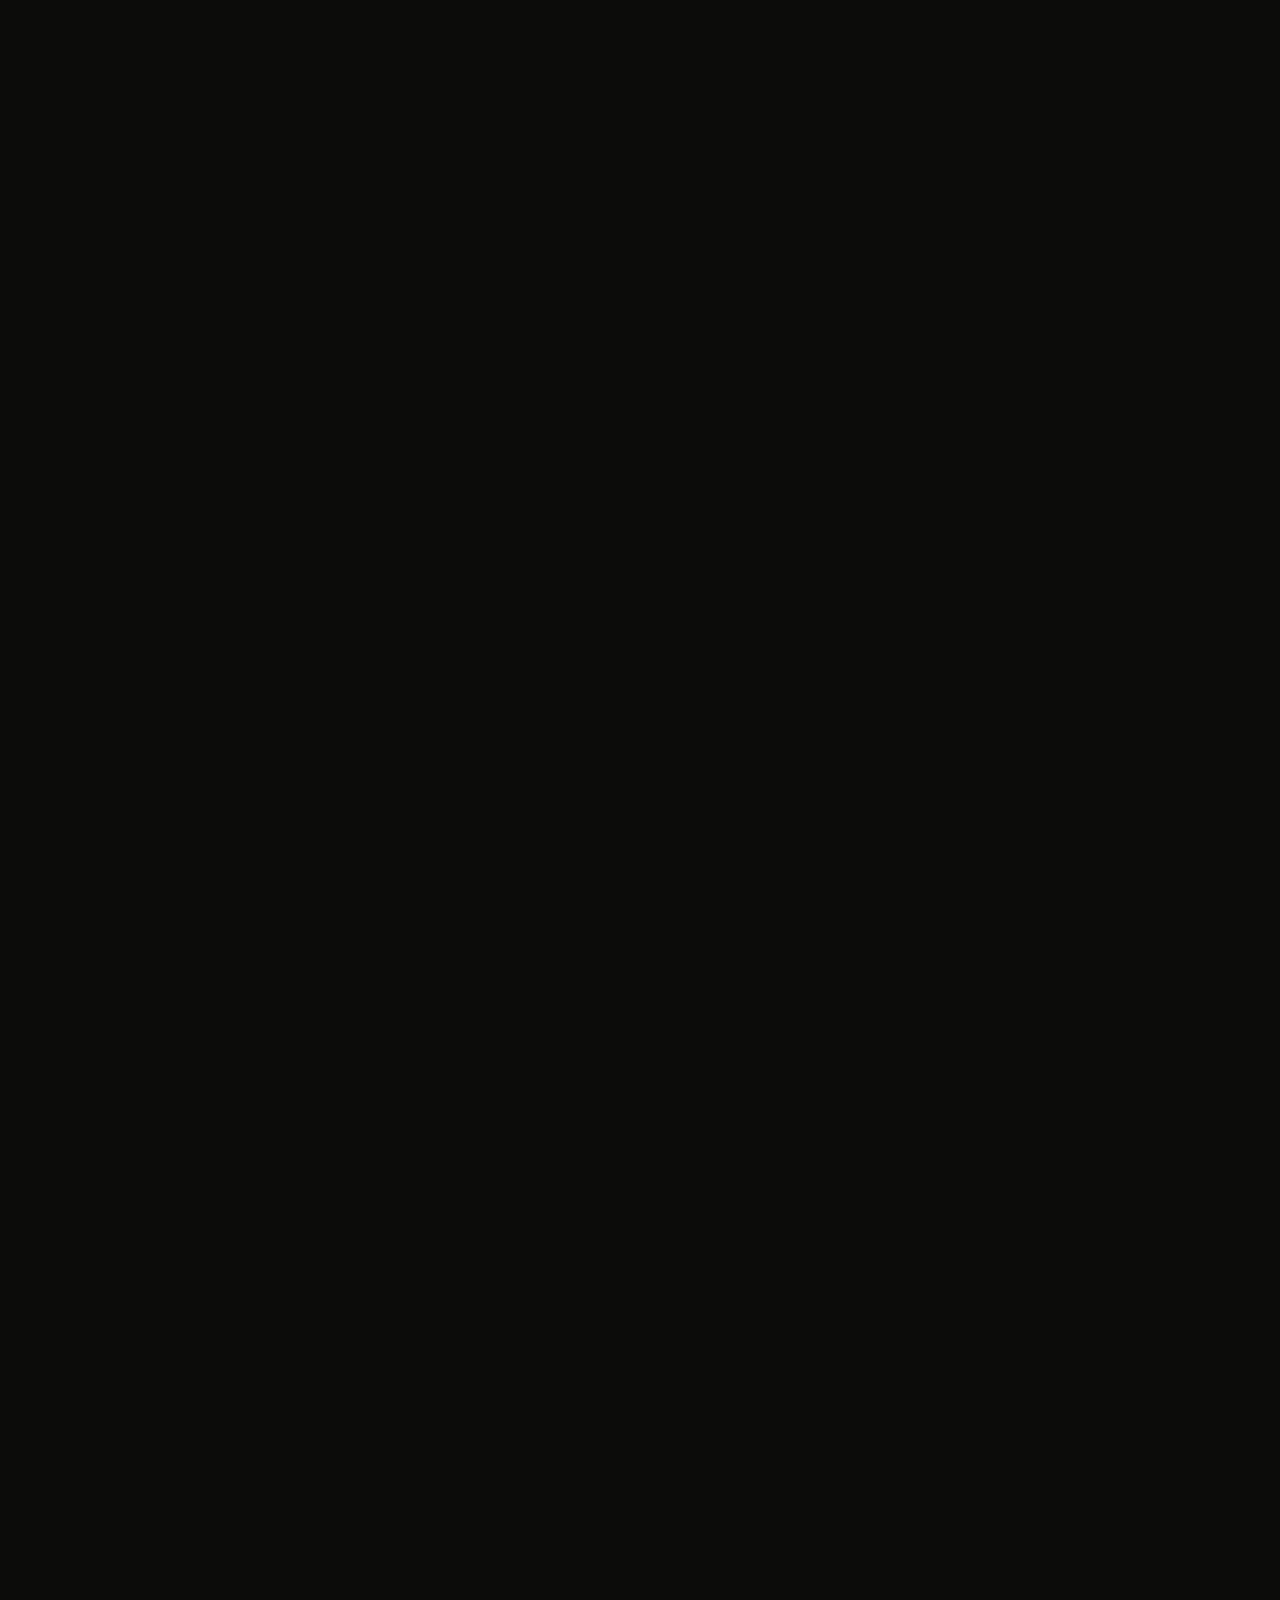
==== commit 262f88fc: "Migrate to Supabase: auth, real-time sync, all pages updated - Add config.js with Supabase URL/key p" ====
--- a/index.html
+++ b/index.html
@@ -162,7 +162,9 @@
     <div class="assistant__chat" id="assistant-chat"></div>
   </div>
 
-  <script src="config.js" defer></script>
+  <script src="https://cdn.jsdelivr.net/npm/@supabase/supabase-js@2/dist/umd/supabase.min.js"></script>
+  <script src="config.js"></script>
+  <script src="js/db.js"></script>
   <script src="js/store.js" defer></script>
   <script src="js/obsidian.js" defer></script>
   <script src="js/assistant.js" defer></script>
